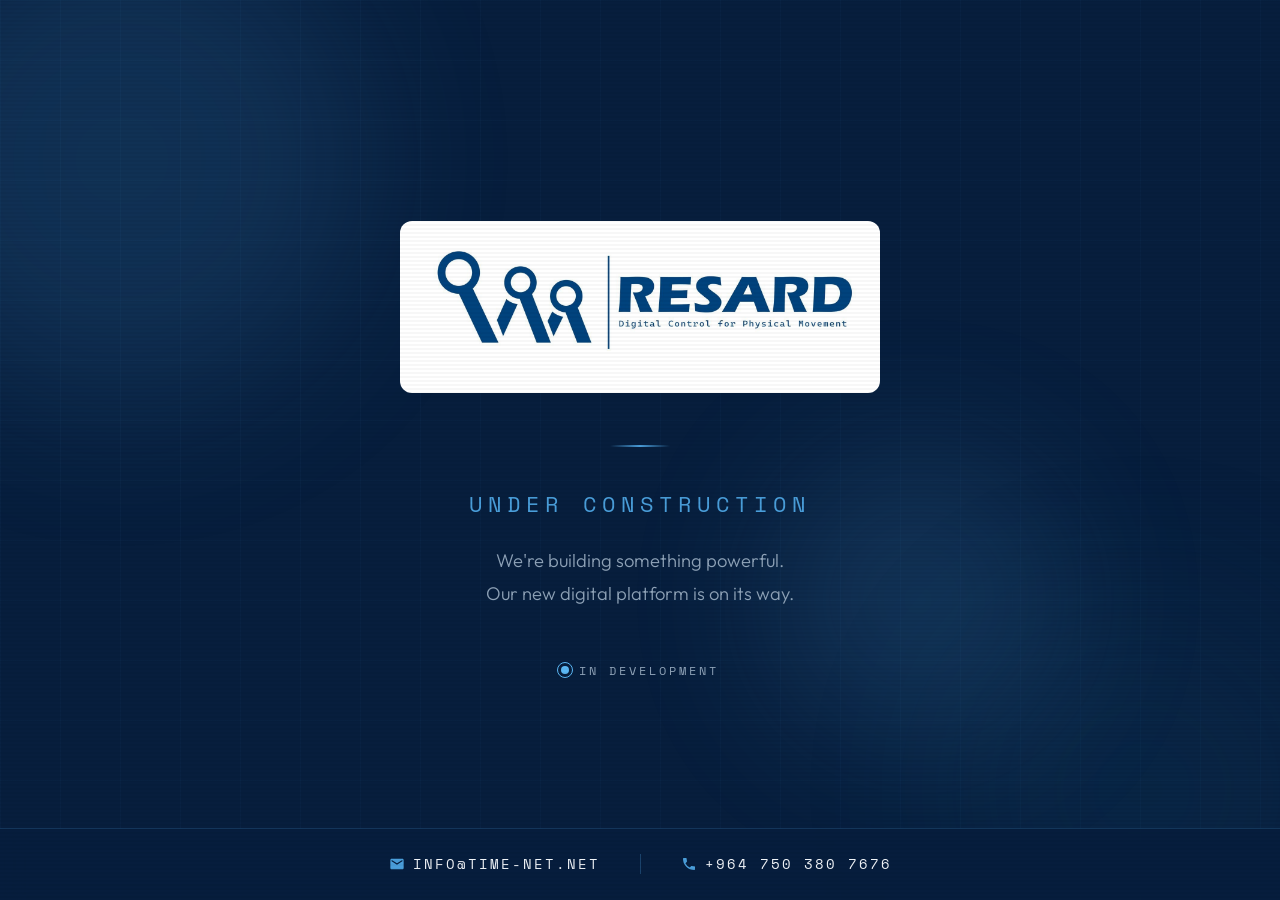
==== index.html @ 32149a95 "Update print statement from 'Hello' to 'Goodbye'" ====
<!DOCTYPE html>
<html lang="en">
<head>
<meta charset="UTF-8">
<meta name="viewport" content="width=device-width, initial-scale=1.0">
<title>RESARD — Coming Soon</title>
<link rel="preconnect" href="https://fonts.googleapis.com">
<link href="https://fonts.googleapis.com/css2?family=Outfit:wght@300;400;500;600;700&family=Space+Mono:wght@400;700&display=swap" rel="stylesheet">
<style>
  :root {
    --navy: #0d3b66;
    --navy-deep: #071e3d;
    --navy-light: #1a5276;
    --accent: #4a9eda;
    --accent-glow: #5bb8f5;
    --white: #f0f4f8;
    --gray: #8fa3b8;
  }

  * { margin: 0; padding: 0; box-sizing: border-box; }

  body {
    font-family: 'Outfit', sans-serif;
    background: var(--navy-deep);
    color: var(--white);
    min-height: 100vh;
    overflow-x: hidden;
    display: flex;
    flex-direction: column;
    align-items: center;
    justify-content: center;
    position: relative;
  }

  /* Animated grid background */
  .grid-bg {
    position: fixed;
    inset: 0;
    background-image:
      linear-gradient(rgba(74,158,218,0.04) 1px, transparent 1px),
      linear-gradient(90deg, rgba(74,158,218,0.04) 1px, transparent 1px);
    background-size: 60px 60px;
    animation: gridShift 20s linear infinite;
    z-index: 0;
  }

  @keyframes gridShift {
    0% { transform: translate(0, 0); }
    100% { transform: translate(60px, 60px); }
  }

  /* Floating orbs */
  .orb {
    position: fixed;
    border-radius: 50%;
    filter: blur(80px);
    opacity: 0.15;
    z-index: 0;
    animation: float 12s ease-in-out infinite;
  }
  .orb-1 {
    width: 500px; height: 500px;
    background: var(--accent);
    top: -10%; left: -10%;
    animation-delay: 0s;
  }
  .orb-2 {
    width: 400px; height: 400px;
    background: var(--navy-light);
    bottom: -10%; right: -5%;
    animation-delay: -4s;
    animation-duration: 16s;
  }
  .orb-3 {
    width: 300px; height: 300px;
    background: var(--accent-glow);
    top: 50%; left: 60%;
    animation-delay: -8s;
    animation-duration: 14s;
  }

  @keyframes float {
    0%, 100% { transform: translate(0, 0) scale(1); }
    33% { transform: translate(30px, -20px) scale(1.05); }
    66% { transform: translate(-20px, 15px) scale(0.95); }
  }

  /* Main content */
  .container {
    position: relative;
    z-index: 1;
    text-align: center;
    padding: 2rem;
    max-width: 720px;
    animation: fadeUp 1s ease-out both;
  }

  @keyframes fadeUp {
    from { opacity: 0; transform: translateY(40px); }
    to { opacity: 1; transform: translateY(0); }
  }

  .logo-wrapper {
    margin-bottom: 3rem;
    animation: fadeUp 1s ease-out 0.2s both;
  }

  .logo-wrapper img {
    max-width: 480px;
    width: 100%;
    border-radius: 12px;
    transition: transform 0.3s;
  }
  .logo-wrapper img:hover { transform: scale(1.02); }

  .divider {
    width: 60px;
    height: 2px;
    background: linear-gradient(90deg, transparent, var(--accent), transparent);
    margin: 0 auto 2.5rem;
    animation: fadeUp 1s ease-out 0.4s both;
  }

  h1 {
    font-family: 'Space Mono', monospace;
    font-size: clamp(1.1rem, 3vw, 1.4rem);
    font-weight: 400;
    letter-spacing: 6px;
    text-transform: uppercase;
    color: var(--accent);
    margin-bottom: 1.5rem;
    animation: fadeUp 1s ease-out 0.5s both;
  }

  .tagline {
    font-size: clamp(1rem, 2.5vw, 1.15rem);
    font-weight: 300;
    color: var(--gray);
    line-height: 1.8;
    margin-bottom: 3rem;
    animation: fadeUp 1s ease-out 0.6s both;
  }

  /* Pulse dot */
  .status {
    display: inline-flex;
    align-items: center;
    gap: 10px;
    font-family: 'Space Mono', monospace;
    font-size: 0.75rem;
    letter-spacing: 3px;
    text-transform: uppercase;
    color: var(--gray);
    animation: fadeUp 1s ease-out 0.8s both;
  }

  .pulse-dot {
    width: 8px; height: 8px;
    background: var(--accent-glow);
    border-radius: 50%;
    position: relative;
  }
  .pulse-dot::after {
    content: '';
    position: absolute;
    inset: -4px;
    border-radius: 50%;
    border: 1px solid var(--accent-glow);
    animation: pulse 2s ease-out infinite;
  }

  @keyframes pulse {
    0% { transform: scale(1); opacity: 0.6; }
    100% { transform: scale(2.5); opacity: 0; }
  }

  /* Contact bar */
  .contact {
    position: fixed;
    bottom: 0;
    left: 0;
    right: 0;
    z-index: 2;
    padding: 1.6rem 2rem;
    background: rgba(7,30,61,0.92);
    backdrop-filter: blur(12px);
    -webkit-backdrop-filter: blur(12px);
    border-top: 1px solid rgba(74,158,218,0.2);
    display: flex;
    justify-content: center;
    align-items: center;
    gap: 2.5rem;
    animation: fadeUp 1s ease-out 1s both;
  }

  .contact a {
    font-family: 'Space Mono', monospace;
    font-size: 0.85rem;
    letter-spacing: 2px;
    text-transform: uppercase;
    color: var(--white);
    text-decoration: none;
    transition: color 0.3s, text-shadow 0.3s;
    display: inline-flex;
    align-items: center;
    gap: 8px;
  }
  .contact a svg {
    width: 16px;
    height: 16px;
    fill: var(--accent);
    flex-shrink: 0;
  }
  .contact a:hover {
    color: var(--accent-glow);
    text-shadow: 0 0 12px rgba(91,184,245,0.3);
  }

  /* Scanline effect */
  .scanline {
    position: fixed;
    inset: 0;
    z-index: 3;
    pointer-events: none;
    background: repeating-linear-gradient(
      0deg,
      transparent,
      transparent 2px,
      rgba(0,0,0,0.03) 2px,
      rgba(0,0,0,0.03) 4px
    );
  }

  @media (max-width: 600px) {
    .logo-wrapper img { max-width: 280px; }
    .contact { flex-direction: column; align-items: center; gap: 0.8rem; }
    .contact span { display: none; }
  }
</style>
</head>
<body>

<div class="grid-bg"></div>
<div class="orb orb-1"></div>
<div class="orb orb-2"></div>
<div class="orb orb-3"></div>
<div class="scanline"></div>

<div class="container">
  <div class="logo-wrapper">
    <img src="[data-uri]" alt="RESARD — Digital Control for Physical Movement">
  </div>

  <div class="divider"></div>

  <h1>Under Construction</h1>

  <p class="tagline">
    We're building something powerful.<br>
    Our new digital platform is on its way.
  </p>

  <div class="status">
    <span class="pulse-dot"></span>
    <span>In Development</span>
  </div>
</div>

<div class="contact">
  <a href="mailto:info@time-net.net"><svg viewBox="0 0 24 24"><path d="M20 4H4c-1.1 0-2 .9-2 2v12c0 1.1.9 2 2 2h16c1.1 0 2-.9 2-2V6c0-1.1-.9-2-2-2zm0 4l-8 5-8-5V6l8 5 8-5v2z"/></svg>info@time-net.net</a>
  <span style="width:1px;height:20px;background:rgba(74,158,218,0.3)"></span>
  <a href="tel:+9647503807676"><svg viewBox="0 0 24 24"><path d="M6.62 10.79a15.05 15.05 0 006.59 6.59l2.2-2.2a1 1 0 011.01-.24c1.12.37 2.33.57 3.58.57.55 0 1 .45 1 1V20a1 1 0 01-1 1A17 17 0 013 4a1 1 0 011-1h3.5a1 1 0 011 1c0 1.25.2 2.46.57 3.58a1 1 0 01-.24 1.01l-2.2 2.2z"/></svg>+964 750 380 7676</a>
</div>

</body>
</html>
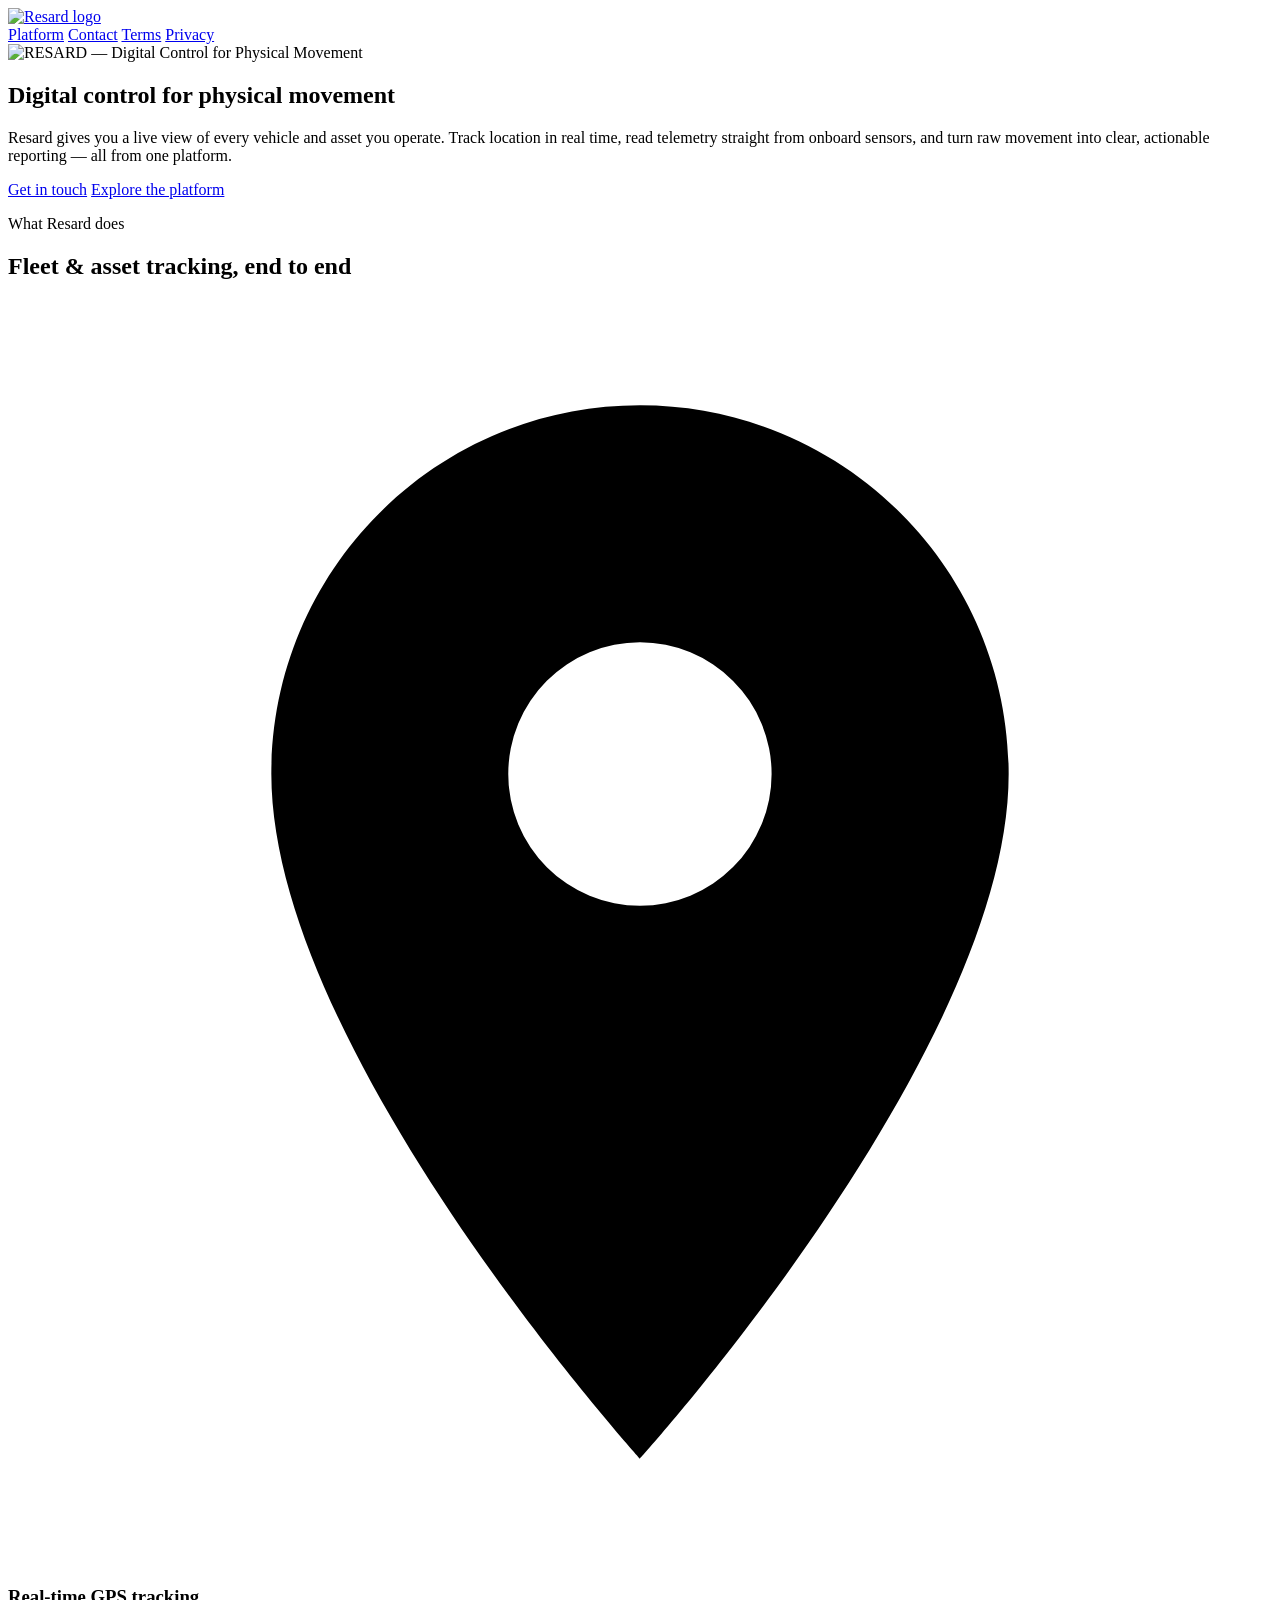
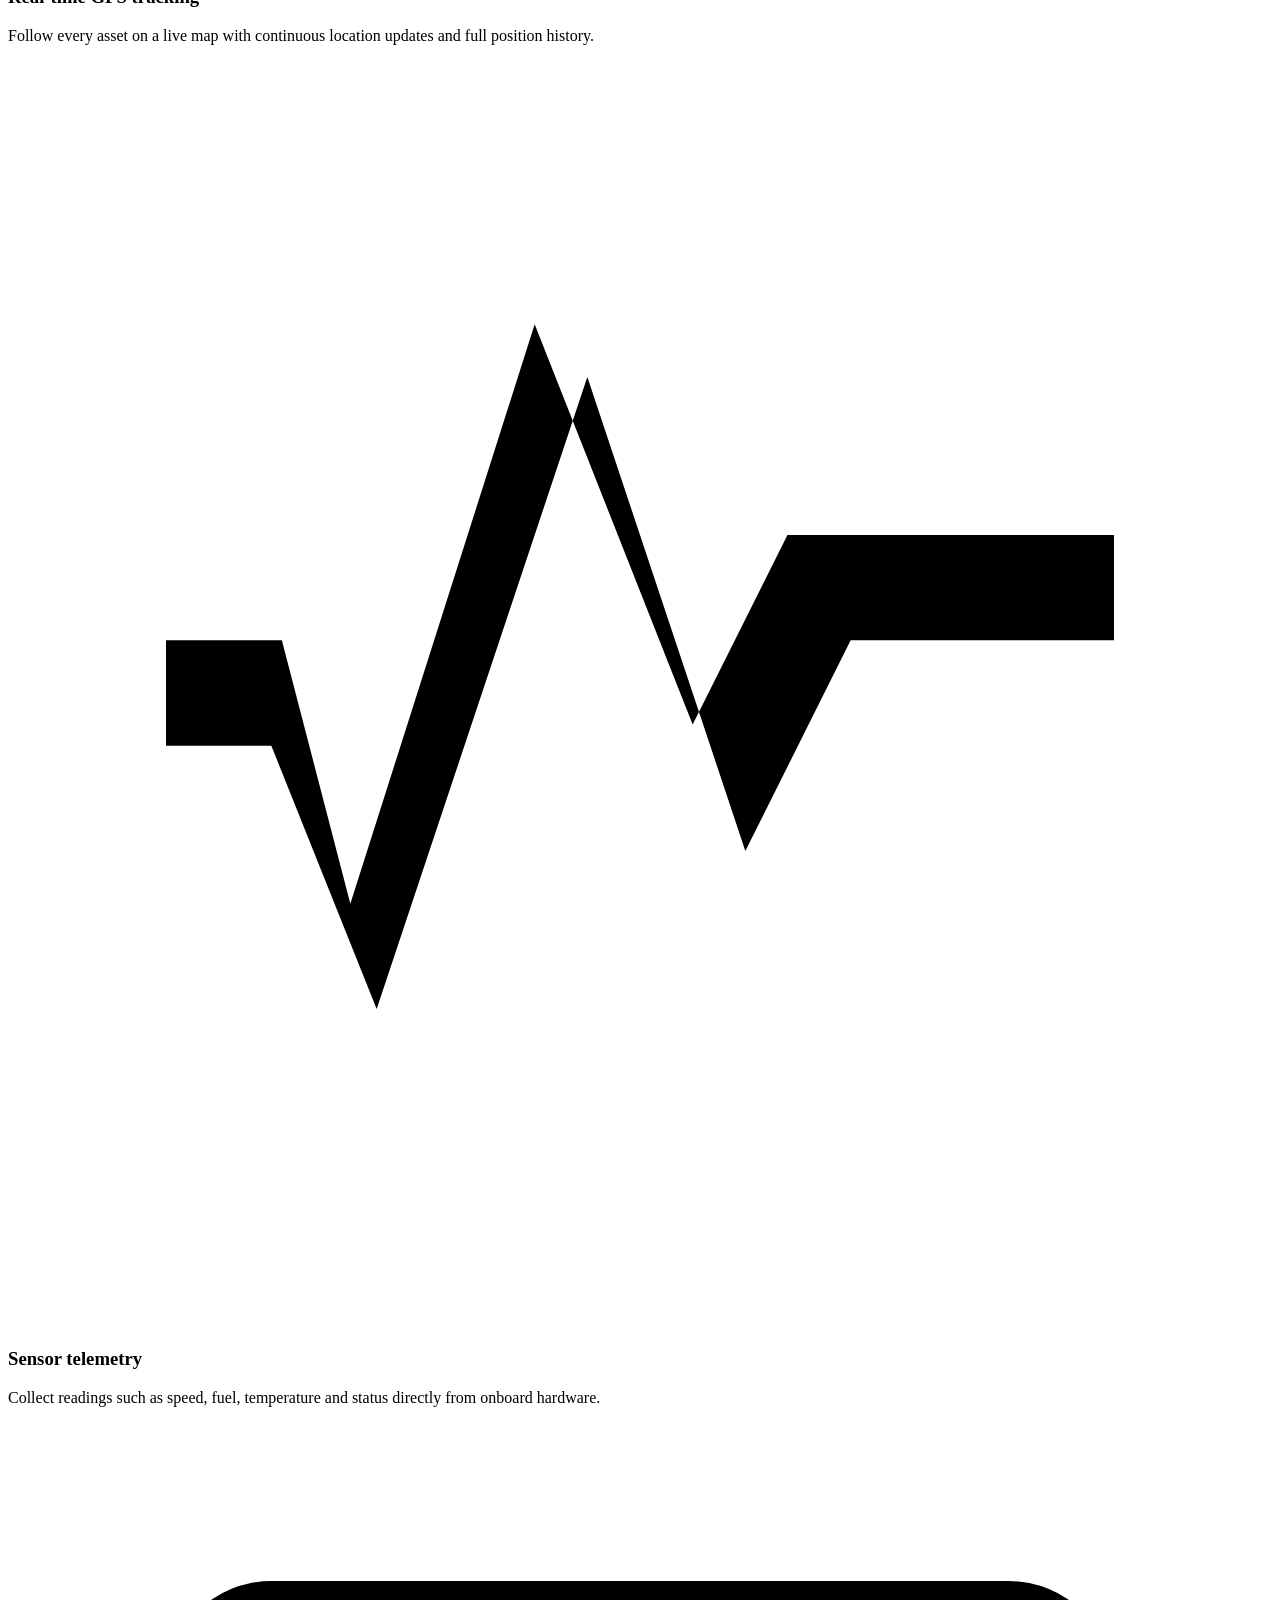
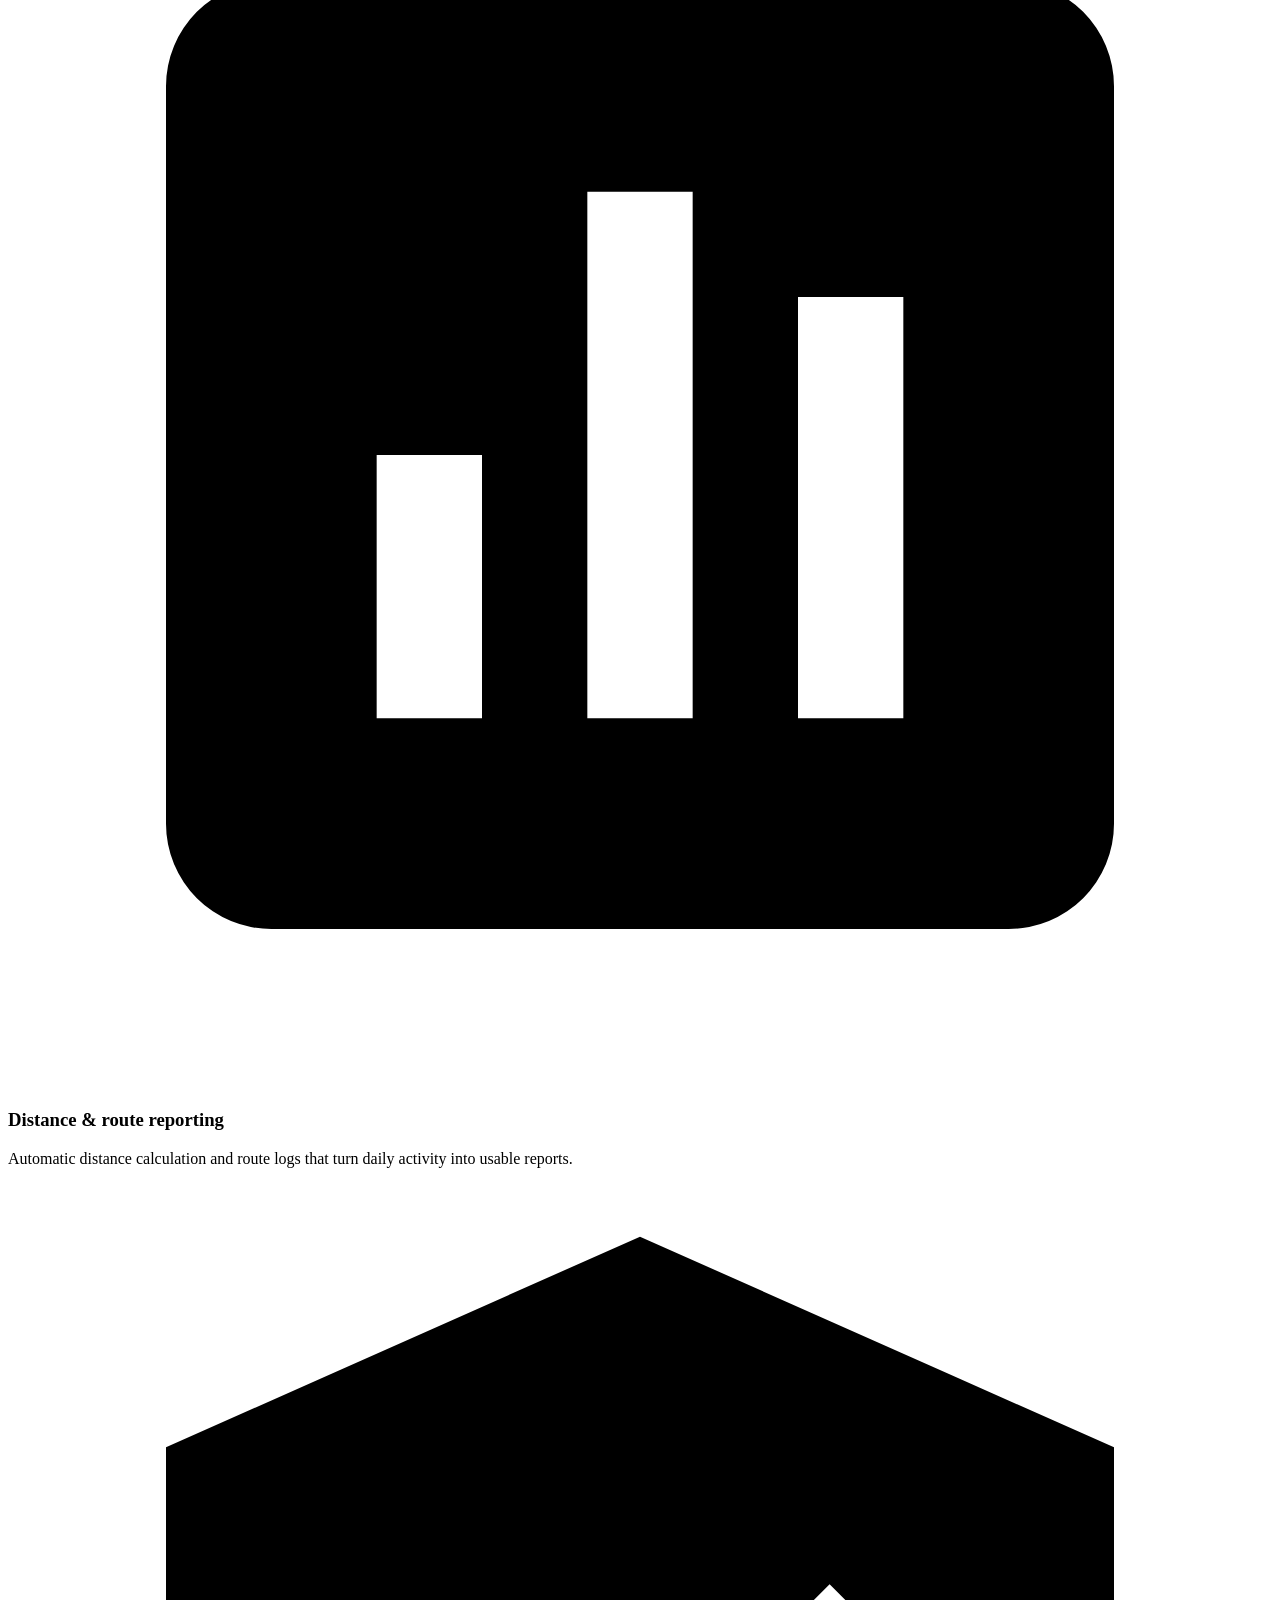
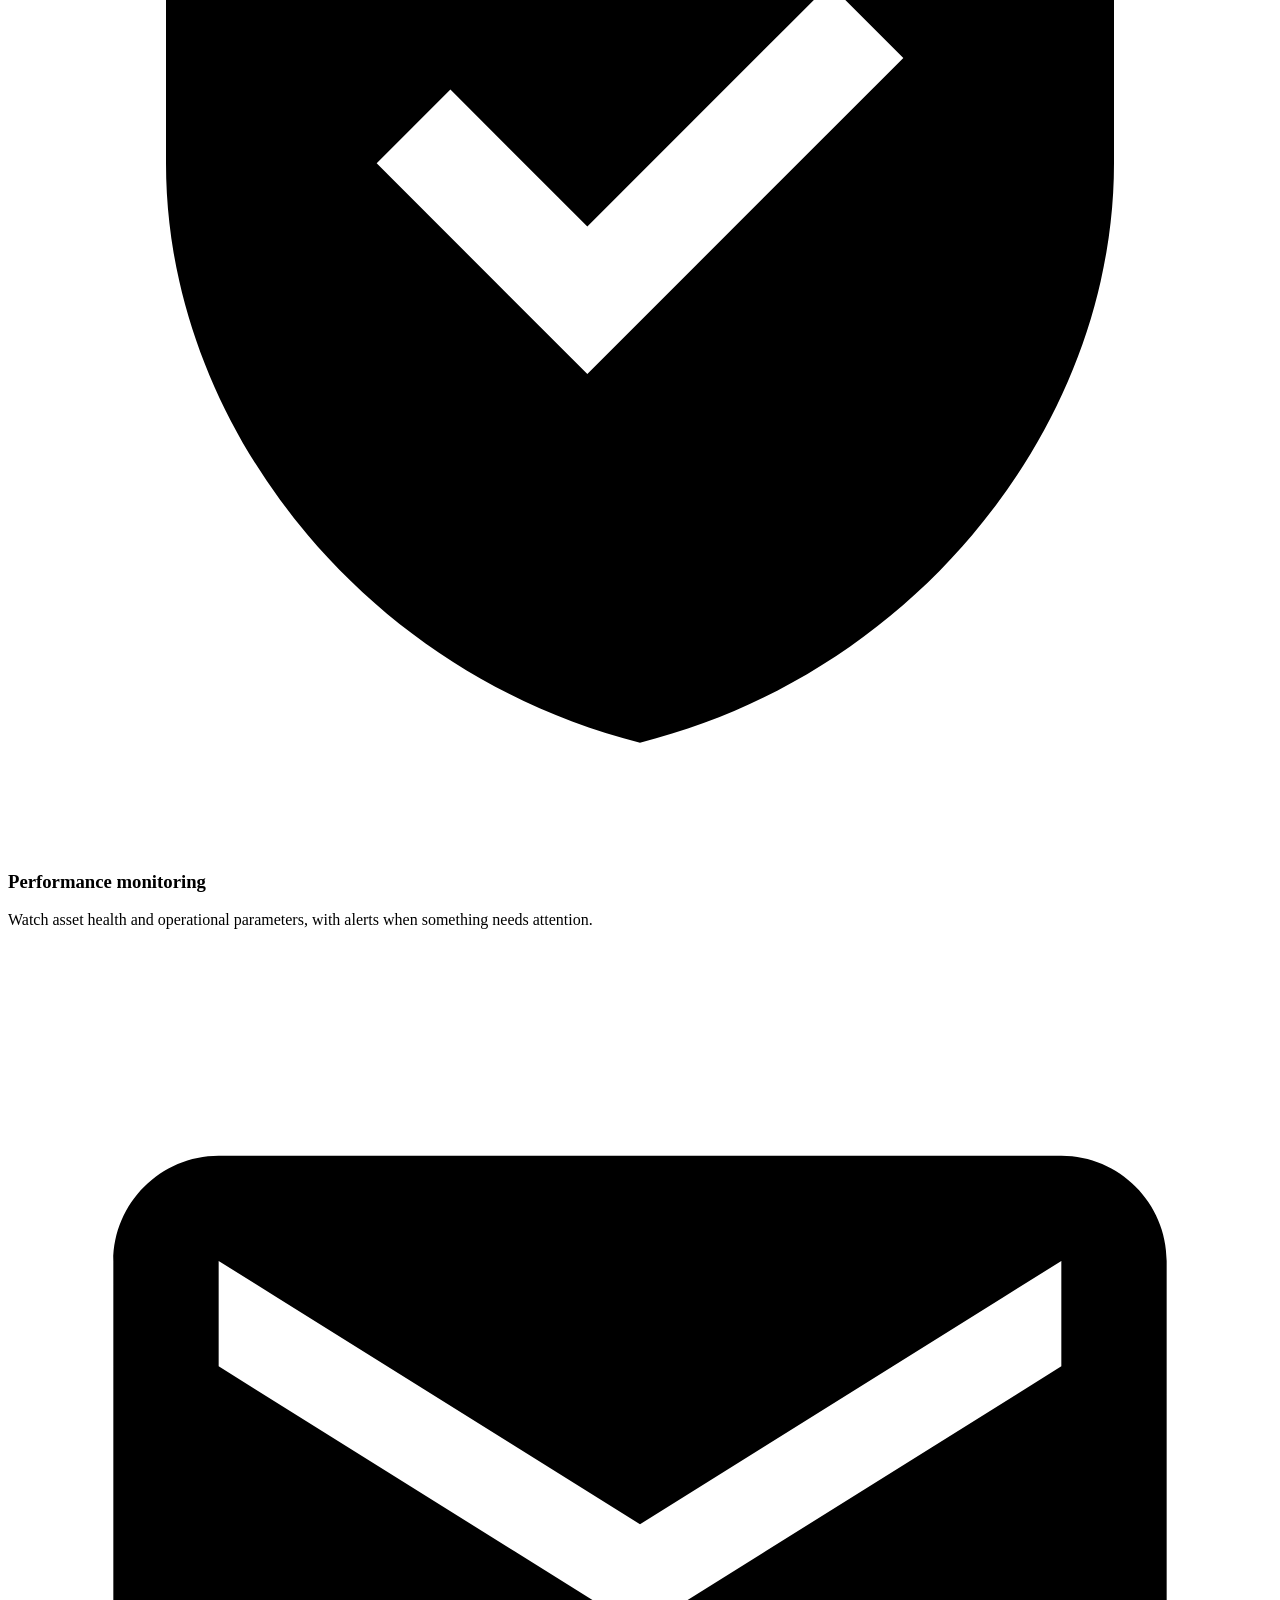
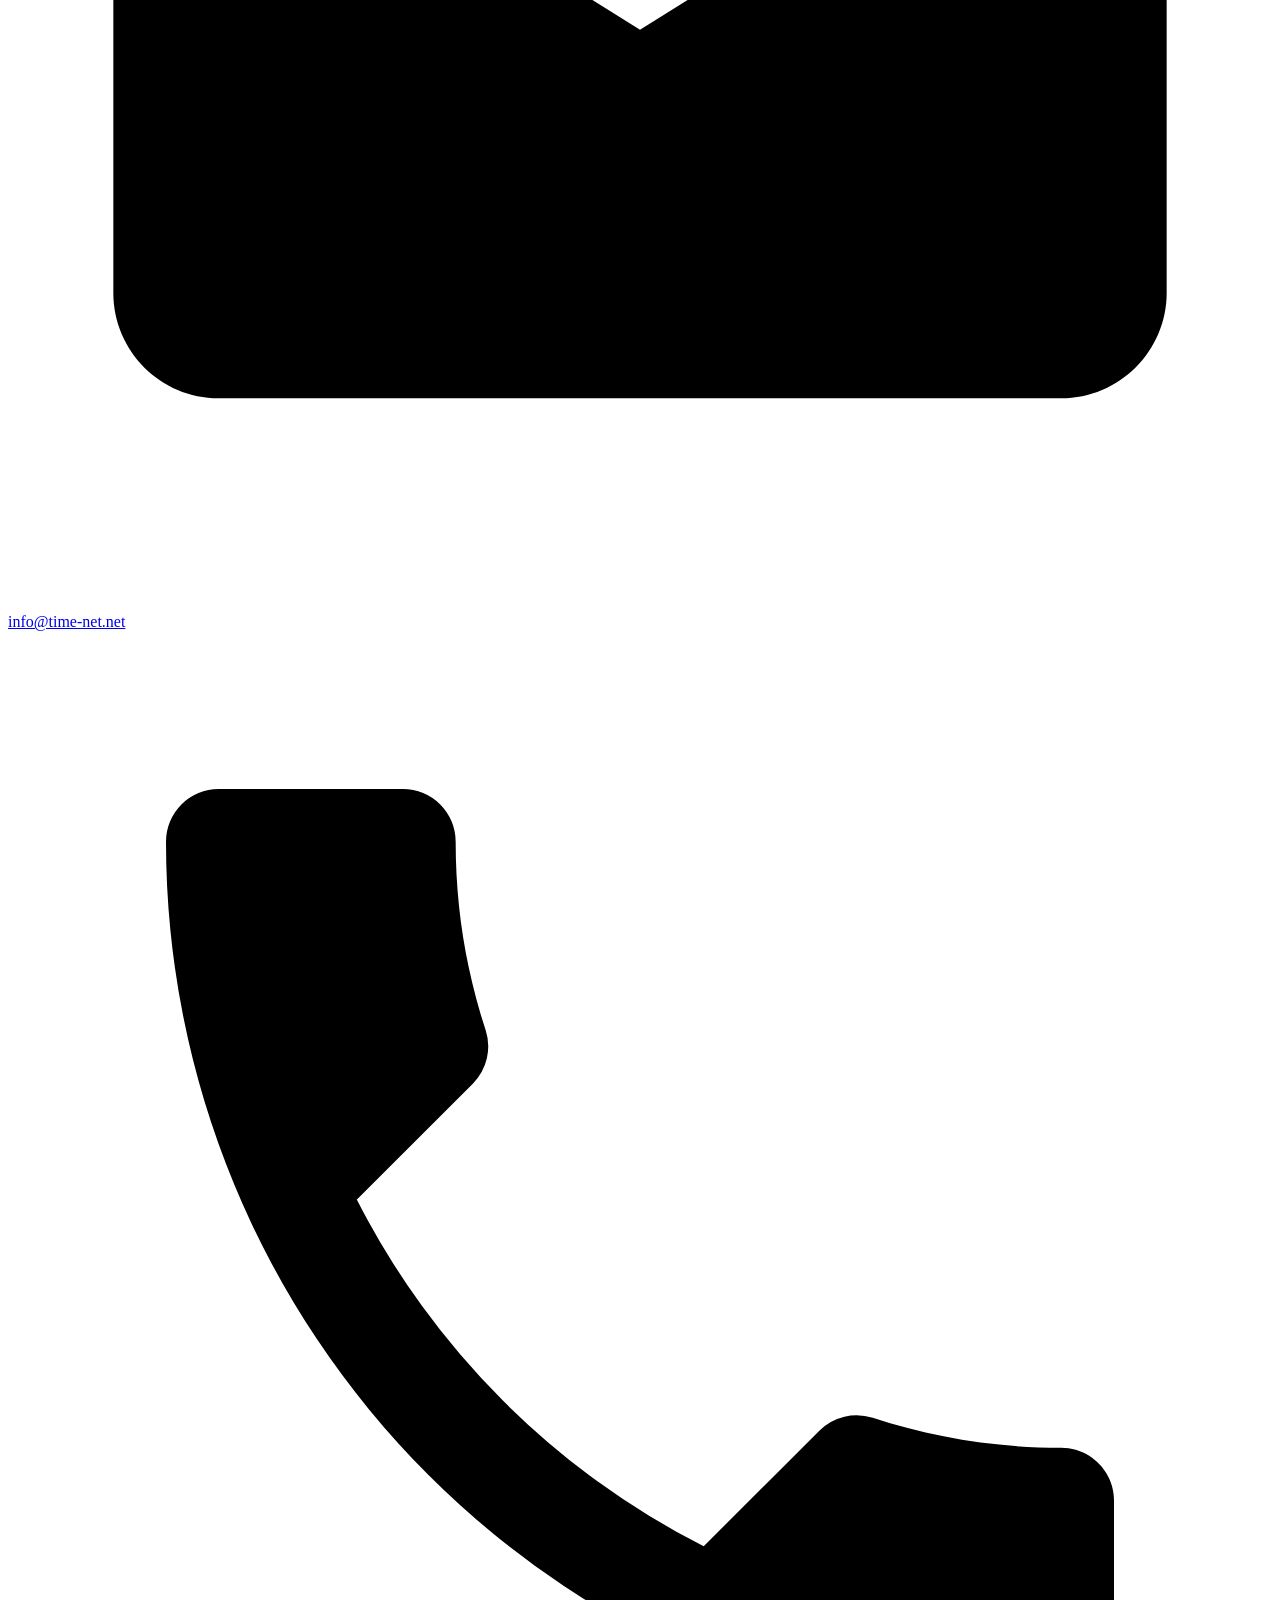
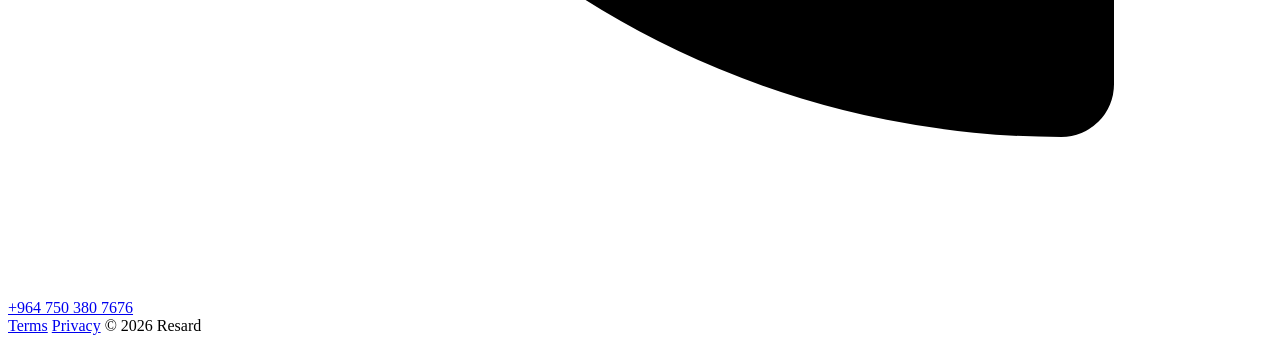
==== commit b4958dbb: "Update index.html" ====
--- a/index.html
+++ b/index.html
@@ -1,242 +1,14 @@
 <!DOCTYPE html>
 <html lang="en">
 <head>
-<meta charset="UTF-8">
-<meta name="viewport" content="width=device-width, initial-scale=1.0">
-<title>RESARD — Coming Soon</title>
-<link rel="preconnect" href="https://fonts.googleapis.com">
-<link href="https://fonts.googleapis.com/css2?family=Outfit:wght@300;400;500;600;700&family=Space+Mono:wght@400;700&display=swap" rel="stylesheet">
-<style>
-  :root {
-    --navy: #0d3b66;
-    --navy-deep: #071e3d;
-    --navy-light: #1a5276;
-    --accent: #4a9eda;
-    --accent-glow: #5bb8f5;
-    --white: #f0f4f8;
-    --gray: #8fa3b8;
-  }
-
-  * { margin: 0; padding: 0; box-sizing: border-box; }
-
-  body {
-    font-family: 'Outfit', sans-serif;
-    background: var(--navy-deep);
-    color: var(--white);
-    min-height: 100vh;
-    overflow-x: hidden;
-    display: flex;
-    flex-direction: column;
-    align-items: center;
-    justify-content: center;
-    position: relative;
-  }
-
-  /* Animated grid background */
-  .grid-bg {
-    position: fixed;
-    inset: 0;
-    background-image:
-      linear-gradient(rgba(74,158,218,0.04) 1px, transparent 1px),
-      linear-gradient(90deg, rgba(74,158,218,0.04) 1px, transparent 1px);
-    background-size: 60px 60px;
-    animation: gridShift 20s linear infinite;
-    z-index: 0;
-  }
-
-  @keyframes gridShift {
-    0% { transform: translate(0, 0); }
-    100% { transform: translate(60px, 60px); }
-  }
-
-  /* Floating orbs */
-  .orb {
-    position: fixed;
-    border-radius: 50%;
-    filter: blur(80px);
-    opacity: 0.15;
-    z-index: 0;
-    animation: float 12s ease-in-out infinite;
-  }
-  .orb-1 {
-    width: 500px; height: 500px;
-    background: var(--accent);
-    top: -10%; left: -10%;
-    animation-delay: 0s;
-  }
-  .orb-2 {
-    width: 400px; height: 400px;
-    background: var(--navy-light);
-    bottom: -10%; right: -5%;
-    animation-delay: -4s;
-    animation-duration: 16s;
-  }
-  .orb-3 {
-    width: 300px; height: 300px;
-    background: var(--accent-glow);
-    top: 50%; left: 60%;
-    animation-delay: -8s;
-    animation-duration: 14s;
-  }
-
-  @keyframes float {
-    0%, 100% { transform: translate(0, 0) scale(1); }
-    33% { transform: translate(30px, -20px) scale(1.05); }
-    66% { transform: translate(-20px, 15px) scale(0.95); }
-  }
-
-  /* Main content */
-  .container {
-    position: relative;
-    z-index: 1;
-    text-align: center;
-    padding: 2rem;
-    max-width: 720px;
-    animation: fadeUp 1s ease-out both;
-  }
-
-  @keyframes fadeUp {
-    from { opacity: 0; transform: translateY(40px); }
-    to { opacity: 1; transform: translateY(0); }
-  }
-
-  .logo-wrapper {
-    margin-bottom: 3rem;
-    animation: fadeUp 1s ease-out 0.2s both;
-  }
-
-  .logo-wrapper img {
-    max-width: 480px;
-    width: 100%;
-    border-radius: 12px;
-    transition: transform 0.3s;
-  }
-  .logo-wrapper img:hover { transform: scale(1.02); }
-
-  .divider {
-    width: 60px;
-    height: 2px;
-    background: linear-gradient(90deg, transparent, var(--accent), transparent);
-    margin: 0 auto 2.5rem;
-    animation: fadeUp 1s ease-out 0.4s both;
-  }
-
-  h1 {
-    font-family: 'Space Mono', monospace;
-    font-size: clamp(1.1rem, 3vw, 1.4rem);
-    font-weight: 400;
-    letter-spacing: 6px;
-    text-transform: uppercase;
-    color: var(--accent);
-    margin-bottom: 1.5rem;
-    animation: fadeUp 1s ease-out 0.5s both;
-  }
-
-  .tagline {
-    font-size: clamp(1rem, 2.5vw, 1.15rem);
-    font-weight: 300;
-    color: var(--gray);
-    line-height: 1.8;
-    margin-bottom: 3rem;
-    animation: fadeUp 1s ease-out 0.6s both;
-  }
-
-  /* Pulse dot */
-  .status {
-    display: inline-flex;
-    align-items: center;
-    gap: 10px;
-    font-family: 'Space Mono', monospace;
-    font-size: 0.75rem;
-    letter-spacing: 3px;
-    text-transform: uppercase;
-    color: var(--gray);
-    animation: fadeUp 1s ease-out 0.8s both;
-  }
-
-  .pulse-dot {
-    width: 8px; height: 8px;
-    background: var(--accent-glow);
-    border-radius: 50%;
-    position: relative;
-  }
-  .pulse-dot::after {
-    content: '';
-    position: absolute;
-    inset: -4px;
-    border-radius: 50%;
-    border: 1px solid var(--accent-glow);
-    animation: pulse 2s ease-out infinite;
-  }
-
-  @keyframes pulse {
-    0% { transform: scale(1); opacity: 0.6; }
-    100% { transform: scale(2.5); opacity: 0; }
-  }
-
-  /* Contact bar */
-  .contact {
-    position: fixed;
-    bottom: 0;
-    left: 0;
-    right: 0;
-    z-index: 2;
-    padding: 1.6rem 2rem;
-    background: rgba(7,30,61,0.92);
-    backdrop-filter: blur(12px);
-    -webkit-backdrop-filter: blur(12px);
-    border-top: 1px solid rgba(74,158,218,0.2);
-    display: flex;
-    justify-content: center;
-    align-items: center;
-    gap: 2.5rem;
-    animation: fadeUp 1s ease-out 1s both;
-  }
-
-  .contact a {
-    font-family: 'Space Mono', monospace;
-    font-size: 0.85rem;
-    letter-spacing: 2px;
-    text-transform: uppercase;
-    color: var(--white);
-    text-decoration: none;
-    transition: color 0.3s, text-shadow 0.3s;
-    display: inline-flex;
-    align-items: center;
-    gap: 8px;
-  }
-  .contact a svg {
-    width: 16px;
-    height: 16px;
-    fill: var(--accent);
-    flex-shrink: 0;
-  }
-  .contact a:hover {
-    color: var(--accent-glow);
-    text-shadow: 0 0 12px rgba(91,184,245,0.3);
-  }
-
-  /* Scanline effect */
-  .scanline {
-    position: fixed;
-    inset: 0;
-    z-index: 3;
-    pointer-events: none;
-    background: repeating-linear-gradient(
-      0deg,
-      transparent,
-      transparent 2px,
-      rgba(0,0,0,0.03) 2px,
-      rgba(0,0,0,0.03) 4px
-    );
-  }
-
-  @media (max-width: 600px) {
-    .logo-wrapper img { max-width: 280px; }
-    .contact { flex-direction: column; align-items: center; gap: 0.8rem; }
-    .contact span { display: none; }
-  }
-</style>
+  <meta charset="UTF-8">
+  <meta name="viewport" content="width=device-width, initial-scale=1.0">
+  <title>RESARD — Fleet &amp; Asset Tracking</title>
+  <meta name="description" content="Resard is a fleet and asset tracking platform: real-time GPS location, sensor telemetry, distance reporting and performance monitoring from a single dashboard.">
+  <link rel="preconnect" href="https://fonts.googleapis.com">
+  <link rel="preconnect" href="https://fonts.gstatic.com" crossorigin>
+  <link href="https://fonts.googleapis.com/css2?family=Outfit:wght@300;400;500;600;700&family=Space+Mono:wght@400;700&display=swap" rel="stylesheet">
+  <link rel="stylesheet" href="style.css">
 </head>
 <body>
 
@@ -246,31 +18,100 @@
 <div class="orb orb-3"></div>
 <div class="scanline"></div>
 
-<div class="container">
-  <div class="logo-wrapper">
-    <img src="[data-uri]" alt="RESARD — Digital Control for Physical Movement">
+<header class="site-header">
+  <a class="brand" href="index.html">
+    <img src="logo.jpg" alt="Resard logo">
+  </a>
+  <nav class="nav">
+    <a href="#platform">Platform</a>
+    <a href="#contact">Contact</a>
+    <a href="terms.html">Terms</a>
+    <a href="privacy.html">Privacy</a>
+  </nav>
+</header>
+
+<main>
+  <section class="hero">
+    <div class="logo-wrapper">
+      <img src="logo.jpg" alt="RESARD — Digital Control for Physical Movement">
+    </div>
+
+    <div class="divider"></div>
+
+    <h1>Digital control for <span class="accent">physical movement</span></h1>
+
+    <p class="tagline">
+      Resard gives you a live view of every vehicle and asset you operate.
+      Track location in real time, read telemetry straight from onboard sensors,
+      and turn raw movement into clear, actionable reporting — all from one platform.
+    </p>
+
+    <div class="cta-row">
+      <a class="btn btn-primary" href="#contact">Get in touch</a>
+      <a class="btn btn-ghost" href="#platform">Explore the platform</a>
+    </div>
+  </section>
+
+  <section class="section" id="platform">
+    <p class="section-eyebrow">What Resard does</p>
+    <h2 class="section-title">Fleet &amp; asset tracking, end to end</h2>
+
+    <div class="cards">
+      <div class="card">
+        <span class="icon">
+          <svg viewBox="0 0 24 24"><path d="M12 2C8.13 2 5 5.13 5 9c0 5.25 7 13 7 13s7-7.75 7-13c0-3.87-3.13-7-7-7zm0 9.5A2.5 2.5 0 1112 6.5a2.5 2.5 0 010 5z"/></svg>
+        </span>
+        <h3>Real-time GPS tracking</h3>
+        <p>Follow every asset on a live map with continuous location updates and full position history.</p>
+      </div>
+
+      <div class="card">
+        <span class="icon">
+          <svg viewBox="0 0 24 24"><path d="M3 13h2l2 5 4-12 3 9 2-4h5v-2h-6.2l-1.8 3.6L10 5 6.5 16 5.2 11H3z"/></svg>
+        </span>
+        <h3>Sensor telemetry</h3>
+        <p>Collect readings such as speed, fuel, temperature and status directly from onboard hardware.</p>
+      </div>
+
+      <div class="card">
+        <span class="icon">
+          <svg viewBox="0 0 24 24"><path d="M19 3H5a2 2 0 00-2 2v14a2 2 0 002 2h14a2 2 0 002-2V5a2 2 0 00-2-2zM9 17H7v-5h2v5zm4 0h-2V7h2v10zm4 0h-2v-8h2v8z"/></svg>
+        </span>
+        <h3>Distance &amp; route reporting</h3>
+        <p>Automatic distance calculation and route logs that turn daily activity into usable reports.</p>
+      </div>
+
+      <div class="card">
+        <span class="icon">
+          <svg viewBox="0 0 24 24"><path d="M12 1l9 4v6c0 5-3.8 9.7-9 11-5.2-1.3-9-6-9-11V5l9-4zm-1 14l6-6-1.4-1.4L11 12.2 8.4 9.6 7 11l4 4z"/></svg>
+        </span>
+        <h3>Performance monitoring</h3>
+        <p>Watch asset health and operational parameters, with alerts when something needs attention.</p>
+      </div>
+    </div>
+  </section>
+</main>
+
+<footer class="site-footer" id="contact">
+  <div class="footer-inner">
+    <div class="contact">
+      <a href="mailto:info@time-net.net">
+        <svg viewBox="0 0 24 24"><path d="M20 4H4c-1.1 0-2 .9-2 2v12c0 1.1.9 2 2 2h16c1.1 0 2-.9 2-2V6c0-1.1-.9-2-2-2zm0 4l-8 5-8-5V6l8 5 8-5v2z"/></svg>
+        info@time-net.net
+      </a>
+      <span class="sep"></span>
+      <a href="tel:+9647503807676">
+        <svg viewBox="0 0 24 24"><path d="M6.62 10.79a15.05 15.05 0 006.59 6.59l2.2-2.2a1 1 0 011.01-.24c1.12.37 2.33.57 3.58.57.55 0 1 .45 1 1V20a1 1 0 01-1 1A17 17 0 013 4a1 1 0 011-1h3.5a1 1 0 011 1c0 1.25.2 2.46.57 3.58a1 1 0 01-.24 1.01l-2.2 2.2z"/></svg>
+        +964 750 380 7676
+      </a>
+    </div>
+    <div class="footer-meta">
+      <a href="terms.html">Terms</a>
+      <a href="privacy.html">Privacy</a>
+      <span class="copy">© 2026 Resard</span>
+    </div>
   </div>
-
-  <div class="divider"></div>
-
-  <h1>Under Construction</h1>
-
-  <p class="tagline">
-    We're building something powerful.<br>
-    Our new digital platform is on its way.
-  </p>
-
-  <div class="status">
-    <span class="pulse-dot"></span>
-    <span>In Development</span>
-  </div>
-</div>
-
-<div class="contact">
-  <a href="mailto:info@time-net.net"><svg viewBox="0 0 24 24"><path d="M20 4H4c-1.1 0-2 .9-2 2v12c0 1.1.9 2 2 2h16c1.1 0 2-.9 2-2V6c0-1.1-.9-2-2-2zm0 4l-8 5-8-5V6l8 5 8-5v2z"/></svg>info@time-net.net</a>
-  <span style="width:1px;height:20px;background:rgba(74,158,218,0.3)"></span>
-  <a href="tel:+9647503807676"><svg viewBox="0 0 24 24"><path d="M6.62 10.79a15.05 15.05 0 006.59 6.59l2.2-2.2a1 1 0 011.01-.24c1.12.37 2.33.57 3.58.57.55 0 1 .45 1 1V20a1 1 0 01-1 1A17 17 0 013 4a1 1 0 011-1h3.5a1 1 0 011 1c0 1.25.2 2.46.57 3.58a1 1 0 01-.24 1.01l-2.2 2.2z"/></svg>+964 750 380 7676</a>
-</div>
+</footer>
 
 </body>
 </html>
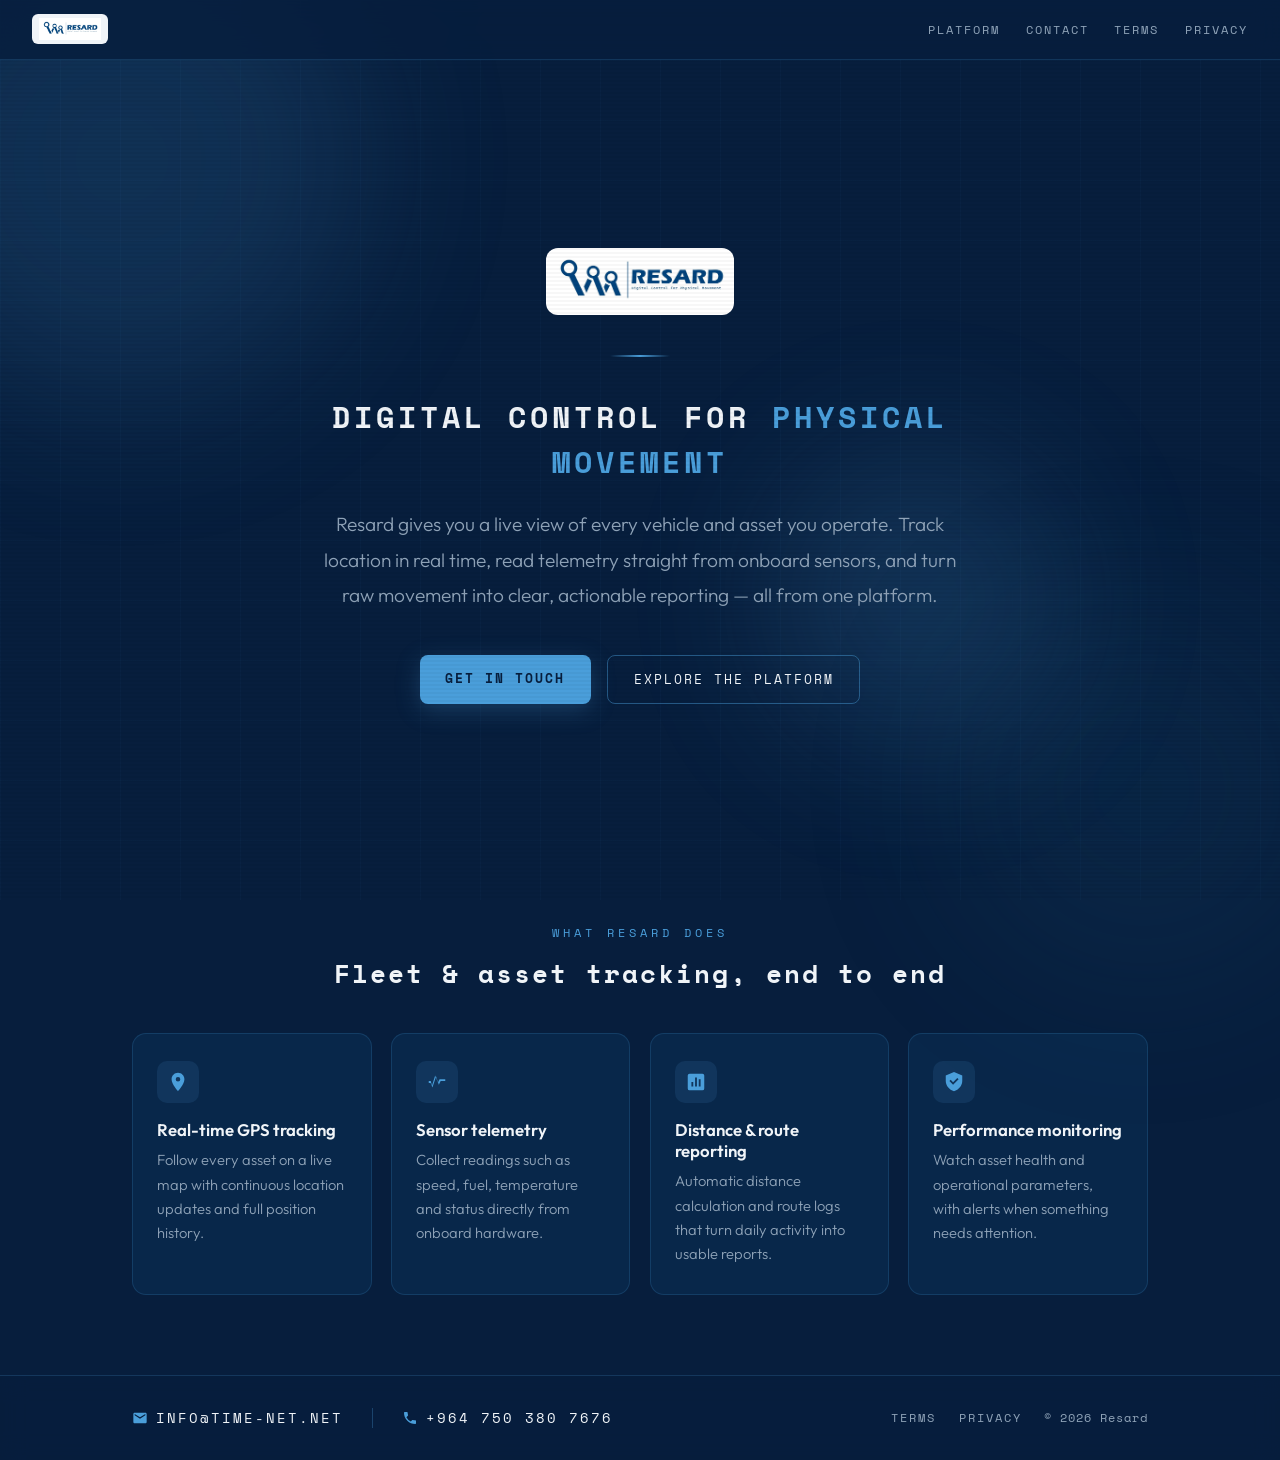
==== commit a851554d: "Improve SEO: meta tags, Open Graph, structured data, sitemap & robots - Add canonical URLs, robots a" ====
--- a/index.html
+++ b/index.html
@@ -3,12 +3,82 @@
 <head>
   <meta charset="UTF-8">
   <meta name="viewport" content="width=device-width, initial-scale=1.0">
-  <title>RESARD — Fleet &amp; Asset Tracking</title>
+  <title>Resard — Real-Time Fleet &amp; Asset Tracking Platform</title>
   <meta name="description" content="Resard is a fleet and asset tracking platform: real-time GPS location, sensor telemetry, distance reporting and performance monitoring from a single dashboard.">
+  <meta name="keywords" content="fleet tracking, asset tracking, GPS tracking, telemetry, vehicle tracking, fleet management, real-time location, route reporting">
+  <meta name="author" content="Resard">
+  <meta name="robots" content="index, follow">
+  <meta name="theme-color" content="#0a0e14">
+  <link rel="canonical" href="https://resard.com/">
+
+  <!-- Open Graph / Facebook -->
+  <meta property="og:type" content="website">
+  <meta property="og:site_name" content="Resard">
+  <meta property="og:url" content="https://resard.com/">
+  <meta property="og:title" content="Resard — Real-Time Fleet &amp; Asset Tracking Platform">
+  <meta property="og:description" content="Track location in real time, read telemetry straight from onboard sensors, and turn raw movement into clear, actionable reporting — all from one platform.">
+  <meta property="og:image" content="https://resard.com/logo.jpg">
+  <meta property="og:image:alt" content="Resard logo">
+  <meta property="og:locale" content="en_US">
+
+  <!-- Twitter -->
+  <meta name="twitter:card" content="summary_large_image">
+  <meta name="twitter:title" content="Resard — Real-Time Fleet &amp; Asset Tracking Platform">
+  <meta name="twitter:description" content="Track location in real time, read telemetry straight from onboard sensors, and turn raw movement into clear, actionable reporting — all from one platform.">
+  <meta name="twitter:image" content="https://resard.com/logo.jpg">
+
+  <link rel="icon" type="image/jpeg" href="logo.jpg">
+  <link rel="apple-touch-icon" href="logo.jpg">
+
   <link rel="preconnect" href="https://fonts.googleapis.com">
   <link rel="preconnect" href="https://fonts.gstatic.com" crossorigin>
   <link href="https://fonts.googleapis.com/css2?family=Outfit:wght@300;400;500;600;700&family=Space+Mono:wght@400;700&display=swap" rel="stylesheet">
   <link rel="stylesheet" href="style.css">
+
+  <script type="application/ld+json">
+  {
+    "@context": "https://schema.org",
+    "@graph": [
+      {
+        "@type": "Organization",
+        "@id": "https://resard.com/#organization",
+        "name": "Resard",
+        "url": "https://resard.com/",
+        "logo": "https://resard.com/logo.jpg",
+        "email": "info@time-net.net",
+        "telephone": "+964 750 380 7676",
+        "address": {
+          "@type": "PostalAddress",
+          "addressLocality": "Erbil",
+          "addressRegion": "Kurdistan Region",
+          "addressCountry": "IQ"
+        }
+      },
+      {
+        "@type": "WebSite",
+        "@id": "https://resard.com/#website",
+        "url": "https://resard.com/",
+        "name": "Resard",
+        "description": "Fleet and asset tracking platform with real-time GPS location, sensor telemetry, distance reporting and performance monitoring.",
+        "publisher": { "@id": "https://resard.com/#organization" }
+      },
+      {
+        "@type": "SoftwareApplication",
+        "name": "Resard",
+        "applicationCategory": "BusinessApplication",
+        "operatingSystem": "Web",
+        "url": "https://resard.com/",
+        "description": "Fleet and asset tracking platform: real-time GPS location, sensor telemetry, distance reporting and performance monitoring from a single dashboard.",
+        "publisher": { "@id": "https://resard.com/#organization" },
+        "offers": {
+          "@type": "Offer",
+          "price": "0",
+          "priceCurrency": "USD"
+        }
+      }
+    ]
+  }
+  </script>
 </head>
 <body>
 
@@ -20,9 +90,9 @@
 
 <header class="site-header">
   <a class="brand" href="index.html">
-    <img src="logo.jpg" alt="Resard logo">
+    <img src="logo.jpg" alt="Resard logo" width="120" height="40" decoding="async">
   </a>
-  <nav class="nav">
+  <nav class="nav" aria-label="Primary">
     <a href="#platform">Platform</a>
     <a href="#contact">Contact</a>
     <a href="terms.html">Terms</a>
@@ -33,7 +103,7 @@
 <main>
   <section class="hero">
     <div class="logo-wrapper">
-      <img src="logo.jpg" alt="RESARD — Digital Control for Physical Movement">
+      <img src="logo.jpg" alt="Resard — digital control for physical movement" width="200" height="67" fetchpriority="high" decoding="async">
     </div>
 
     <div class="divider"></div>
--- a/style.css
+++ b/style.css
@@ -0,0 +1,348 @@
+/* ===========================================================
+   RESARD — shared stylesheet
+   Theme carried over from the original landing page:
+   navy palette, Outfit + Space Mono, animated grid / orbs / scanline
+   =========================================================== */
+
+:root {
+  --navy: #0d3b66;
+  --navy-deep: #071e3d;
+  --navy-light: #1a5276;
+  --accent: #4a9eda;
+  --accent-glow: #5bb8f5;
+  --white: #f0f4f8;
+  --gray: #8fa3b8;
+}
+
+* { margin: 0; padding: 0; box-sizing: border-box; }
+
+html { scroll-behavior: smooth; }
+
+body {
+  font-family: 'Outfit', sans-serif;
+  background: var(--navy-deep);
+  color: var(--white);
+  min-height: 100vh;
+  overflow-x: hidden;
+  position: relative;
+}
+
+/* ---------- Animated background layers ---------- */
+.grid-bg {
+  position: fixed;
+  inset: 0;
+  background-image:
+    linear-gradient(rgba(74,158,218,0.04) 1px, transparent 1px),
+    linear-gradient(90deg, rgba(74,158,218,0.04) 1px, transparent 1px);
+  background-size: 60px 60px;
+  animation: gridShift 20s linear infinite;
+  z-index: 0;
+}
+@keyframes gridShift {
+  0% { transform: translate(0, 0); }
+  100% { transform: translate(60px, 60px); }
+}
+
+.orb {
+  position: fixed;
+  border-radius: 50%;
+  filter: blur(80px);
+  opacity: 0.15;
+  z-index: 0;
+  animation: float 12s ease-in-out infinite;
+}
+.orb-1 { width: 500px; height: 500px; background: var(--accent);      top: -10%;   left: -10%; animation-delay: 0s; }
+.orb-2 { width: 400px; height: 400px; background: var(--navy-light);  bottom: -10%; right: -5%; animation-delay: -4s; animation-duration: 16s; }
+.orb-3 { width: 300px; height: 300px; background: var(--accent-glow); top: 50%;    left: 60%;  animation-delay: -8s; animation-duration: 14s; }
+@keyframes float {
+  0%, 100% { transform: translate(0, 0) scale(1); }
+  33% { transform: translate(30px, -20px) scale(1.05); }
+  66% { transform: translate(-20px, 15px) scale(0.95); }
+}
+
+.scanline {
+  position: fixed;
+  inset: 0;
+  z-index: 3;
+  pointer-events: none;
+  background: repeating-linear-gradient(
+    0deg, transparent, transparent 2px,
+    rgba(0,0,0,0.03) 2px, rgba(0,0,0,0.03) 4px);
+}
+
+/* ---------- Header / nav ---------- */
+.site-header {
+  position: sticky;
+  top: 0;
+  z-index: 20;
+  display: flex;
+  align-items: center;
+  justify-content: space-between;
+  gap: 1.5rem;
+  padding: 0.9rem 2rem;
+  background: rgba(7,30,61,0.82);
+  backdrop-filter: blur(12px);
+  -webkit-backdrop-filter: blur(12px);
+  border-bottom: 1px solid rgba(74,158,218,0.18);
+}
+.site-header .brand { display: inline-flex; align-items: center; gap: 0.7rem; text-decoration: none; }
+.site-header .brand img {
+  height: 30px; width: auto; display: block;
+  background: var(--white); border-radius: 6px; padding: 4px 7px;
+}
+.nav { display: flex; align-items: center; gap: 1.6rem; }
+.nav a {
+  font-family: 'Space Mono', monospace;
+  font-size: 0.78rem;
+  letter-spacing: 2px;
+  text-transform: uppercase;
+  color: var(--gray);
+  text-decoration: none;
+  transition: color 0.25s, text-shadow 0.25s;
+}
+.nav a:hover, .nav a.active { color: var(--accent-glow); text-shadow: 0 0 12px rgba(91,184,245,0.3); }
+
+/* ---------- Hero (home) ---------- */
+.hero {
+  position: relative;
+  z-index: 1;
+  min-height: calc(100vh - 52px);
+  display: flex;
+  flex-direction: column;
+  align-items: center;
+  justify-content: center;
+  text-align: center;
+  padding: 4rem 2rem 5rem;
+  max-width: 820px;
+  margin: 0 auto;
+  animation: fadeUp 1s ease-out both;
+}
+@keyframes fadeUp {
+  from { opacity: 0; transform: translateY(40px); }
+  to   { opacity: 1; transform: translateY(0); }
+}
+
+.logo-wrapper { margin-bottom: 2.5rem; animation: fadeUp 1s ease-out 0.2s both; }
+.logo-wrapper img {
+  max-width: 480px; width: 100%;
+  border-radius: 12px;
+  transition: transform 0.3s;
+  display: block;
+}
+.logo-wrapper img:hover { transform: scale(1.02); }
+
+.divider {
+  width: 60px; height: 2px;
+  background: linear-gradient(90deg, transparent, var(--accent), transparent);
+  margin: 0 auto 2.3rem;
+  animation: fadeUp 1s ease-out 0.4s both;
+}
+
+.hero h1 {
+  font-family: 'Space Mono', monospace;
+  font-size: clamp(1.3rem, 3.4vw, 1.9rem);
+  font-weight: 700;
+  letter-spacing: 4px;
+  text-transform: uppercase;
+  color: var(--white);
+  line-height: 1.5;
+  margin-bottom: 1.4rem;
+  animation: fadeUp 1s ease-out 0.5s both;
+}
+.hero h1 .accent { color: var(--accent); }
+
+.tagline {
+  font-size: clamp(1rem, 2.2vw, 1.2rem);
+  font-weight: 300;
+  color: var(--gray);
+  line-height: 1.85;
+  max-width: 640px;
+  margin: 0 auto 2.6rem;
+  animation: fadeUp 1s ease-out 0.65s both;
+}
+
+.cta-row {
+  display: flex; flex-wrap: wrap; gap: 1rem;
+  justify-content: center;
+  animation: fadeUp 1s ease-out 0.8s both;
+}
+.btn {
+  font-family: 'Space Mono', monospace;
+  font-size: 0.8rem; letter-spacing: 2px; text-transform: uppercase;
+  text-decoration: none;
+  padding: 0.85rem 1.6rem;
+  border-radius: 8px;
+  transition: transform 0.25s, box-shadow 0.25s, background 0.25s, color 0.25s;
+}
+.btn-primary {
+  background: var(--accent); color: var(--navy-deep); font-weight: 700;
+  box-shadow: 0 6px 24px rgba(74,158,218,0.25);
+}
+.btn-primary:hover { transform: translateY(-2px); box-shadow: 0 10px 30px rgba(74,158,218,0.4); }
+.btn-ghost {
+  border: 1px solid rgba(74,158,218,0.45); color: var(--white);
+}
+.btn-ghost:hover { border-color: var(--accent-glow); color: var(--accent-glow); transform: translateY(-2px); }
+
+/* ---------- Features (home) ---------- */
+.section {
+  position: relative;
+  z-index: 1;
+  max-width: 1080px;
+  margin: 0 auto;
+  padding: 1rem 2rem 5rem;
+}
+.section-eyebrow {
+  font-family: 'Space Mono', monospace;
+  font-size: 0.75rem; letter-spacing: 4px; text-transform: uppercase;
+  color: var(--accent); text-align: center; margin-bottom: 0.8rem;
+}
+.section-title {
+  font-family: 'Space Mono', monospace;
+  font-size: clamp(1.2rem, 2.6vw, 1.6rem);
+  font-weight: 700; letter-spacing: 2px;
+  text-align: center; color: var(--white); margin-bottom: 2.6rem;
+}
+.cards {
+  display: grid;
+  grid-template-columns: repeat(auto-fit, minmax(230px, 1fr));
+  gap: 1.2rem;
+}
+.card {
+  background: rgba(13,59,102,0.32);
+  border: 1px solid rgba(74,158,218,0.18);
+  border-radius: 14px;
+  padding: 1.7rem 1.5rem;
+  transition: transform 0.3s, border-color 0.3s, box-shadow 0.3s;
+}
+.card:hover {
+  transform: translateY(-4px);
+  border-color: rgba(74,158,218,0.5);
+  box-shadow: 0 14px 34px rgba(0,0,0,0.25);
+}
+.card .icon {
+  width: 42px; height: 42px; margin-bottom: 1rem;
+  display: inline-flex; align-items: center; justify-content: center;
+  border-radius: 10px; background: rgba(74,158,218,0.12);
+}
+.card .icon svg { width: 22px; height: 22px; fill: var(--accent); }
+.card h3 {
+  font-family: 'Outfit', sans-serif; font-weight: 600;
+  font-size: 1.05rem; color: var(--white); margin-bottom: 0.5rem;
+}
+.card p { font-size: 0.92rem; font-weight: 300; color: var(--gray); line-height: 1.65; }
+
+/* ---------- Legal pages ---------- */
+.legal {
+  position: relative;
+  z-index: 1;
+  max-width: 840px;
+  margin: 0 auto;
+  padding: 3.5rem 2rem 4rem;
+}
+.legal-card {
+  background: rgba(7,30,61,0.62);
+  border: 1px solid rgba(74,158,218,0.18);
+  border-radius: 16px;
+  padding: clamp(1.6rem, 4vw, 3rem);
+  backdrop-filter: blur(6px);
+  -webkit-backdrop-filter: blur(6px);
+}
+.back-link {
+  display: inline-flex; align-items: center; gap: 8px;
+  font-family: 'Space Mono', monospace; font-size: 0.75rem;
+  letter-spacing: 2px; text-transform: uppercase;
+  color: var(--gray); text-decoration: none; margin-bottom: 1.8rem;
+  transition: color 0.25s;
+}
+.back-link:hover { color: var(--accent-glow); }
+.back-link svg { width: 14px; height: 14px; fill: currentColor; }
+
+.legal-card h1 {
+  font-family: 'Space Mono', monospace;
+  font-size: clamp(1.5rem, 4vw, 2.1rem);
+  font-weight: 700; letter-spacing: 2px; color: var(--white);
+  margin-bottom: 0.4rem;
+}
+.legal-card > p em,
+.legal-card em { color: var(--accent); font-style: normal; font-size: 0.85rem;
+  font-family: 'Space Mono', monospace; letter-spacing: 1px; }
+.legal-card h2 {
+  font-family: 'Space Mono', monospace;
+  font-size: clamp(1.05rem, 2.4vw, 1.25rem);
+  font-weight: 700; color: var(--accent-glow);
+  margin: 2.2rem 0 0.8rem;
+  padding-bottom: 0.5rem;
+  border-bottom: 1px solid rgba(74,158,218,0.18);
+}
+.legal-card h3 {
+  font-family: 'Outfit', sans-serif; font-weight: 600;
+  font-size: 1.05rem; color: var(--white); margin: 1.4rem 0 0.5rem;
+}
+.legal-card p {
+  font-weight: 300; color: var(--gray);
+  line-height: 1.8; margin-bottom: 0.9rem; font-size: 0.98rem;
+}
+.legal-card ul { list-style: none; margin: 0 0 1rem; padding: 0; }
+.legal-card li {
+  position: relative;
+  padding-left: 1.5rem; margin-bottom: 0.55rem;
+  font-weight: 300; color: var(--gray); line-height: 1.7; font-size: 0.96rem;
+}
+.legal-card li::before {
+  content: ''; position: absolute; left: 0; top: 0.62em;
+  width: 6px; height: 6px; border-radius: 50%;
+  background: var(--accent);
+}
+.legal-card strong { color: var(--white); font-weight: 600; }
+.legal-card a { color: var(--accent-glow); }
+
+/* ---------- Footer / contact ---------- */
+.site-footer {
+  position: relative;
+  z-index: 2;
+  border-top: 1px solid rgba(74,158,218,0.2);
+  background: rgba(7,30,61,0.92);
+  backdrop-filter: blur(12px);
+  -webkit-backdrop-filter: blur(12px);
+}
+.footer-inner {
+  max-width: 1080px; margin: 0 auto;
+  padding: 2rem;
+  display: flex; flex-wrap: wrap; align-items: center; justify-content: space-between;
+  gap: 1.5rem;
+}
+.contact { display: flex; flex-wrap: wrap; align-items: center; gap: 1.8rem; }
+.contact a {
+  font-family: 'Space Mono', monospace;
+  font-size: 0.85rem; letter-spacing: 2px; text-transform: uppercase;
+  color: var(--white); text-decoration: none;
+  display: inline-flex; align-items: center; gap: 8px;
+  transition: color 0.3s, text-shadow 0.3s;
+}
+.contact a svg { width: 16px; height: 16px; fill: var(--accent); flex-shrink: 0; }
+.contact a:hover { color: var(--accent-glow); text-shadow: 0 0 12px rgba(91,184,245,0.3); }
+.contact .sep { width: 1px; height: 20px; background: rgba(74,158,218,0.3); }
+
+.footer-meta { display: flex; flex-wrap: wrap; align-items: center; gap: 1.4rem; }
+.footer-meta a {
+  font-family: 'Space Mono', monospace; font-size: 0.75rem;
+  letter-spacing: 2px; text-transform: uppercase;
+  color: var(--gray); text-decoration: none; transition: color 0.25s;
+}
+.footer-meta a:hover { color: var(--accent-glow); }
+.footer-meta .copy { font-family: 'Space Mono', monospace; font-size: 0.72rem; color: var(--gray); letter-spacing: 1px; }
+
+/* ---------- Responsive ---------- */
+@media (max-width: 720px) {
+  .nav { gap: 1rem; }
+  .nav a { font-size: 0.68rem; letter-spacing: 1px; }
+  .site-header { padding: 0.8rem 1.1rem; }
+  .footer-inner { flex-direction: column; align-items: flex-start; }
+  .contact { gap: 1rem; }
+  .contact .sep { display: none; }
+}
+@media (max-width: 600px) {
+  .logo-wrapper img { max-width: 280px; }
+  .site-header .brand span { display: none; }
+}
